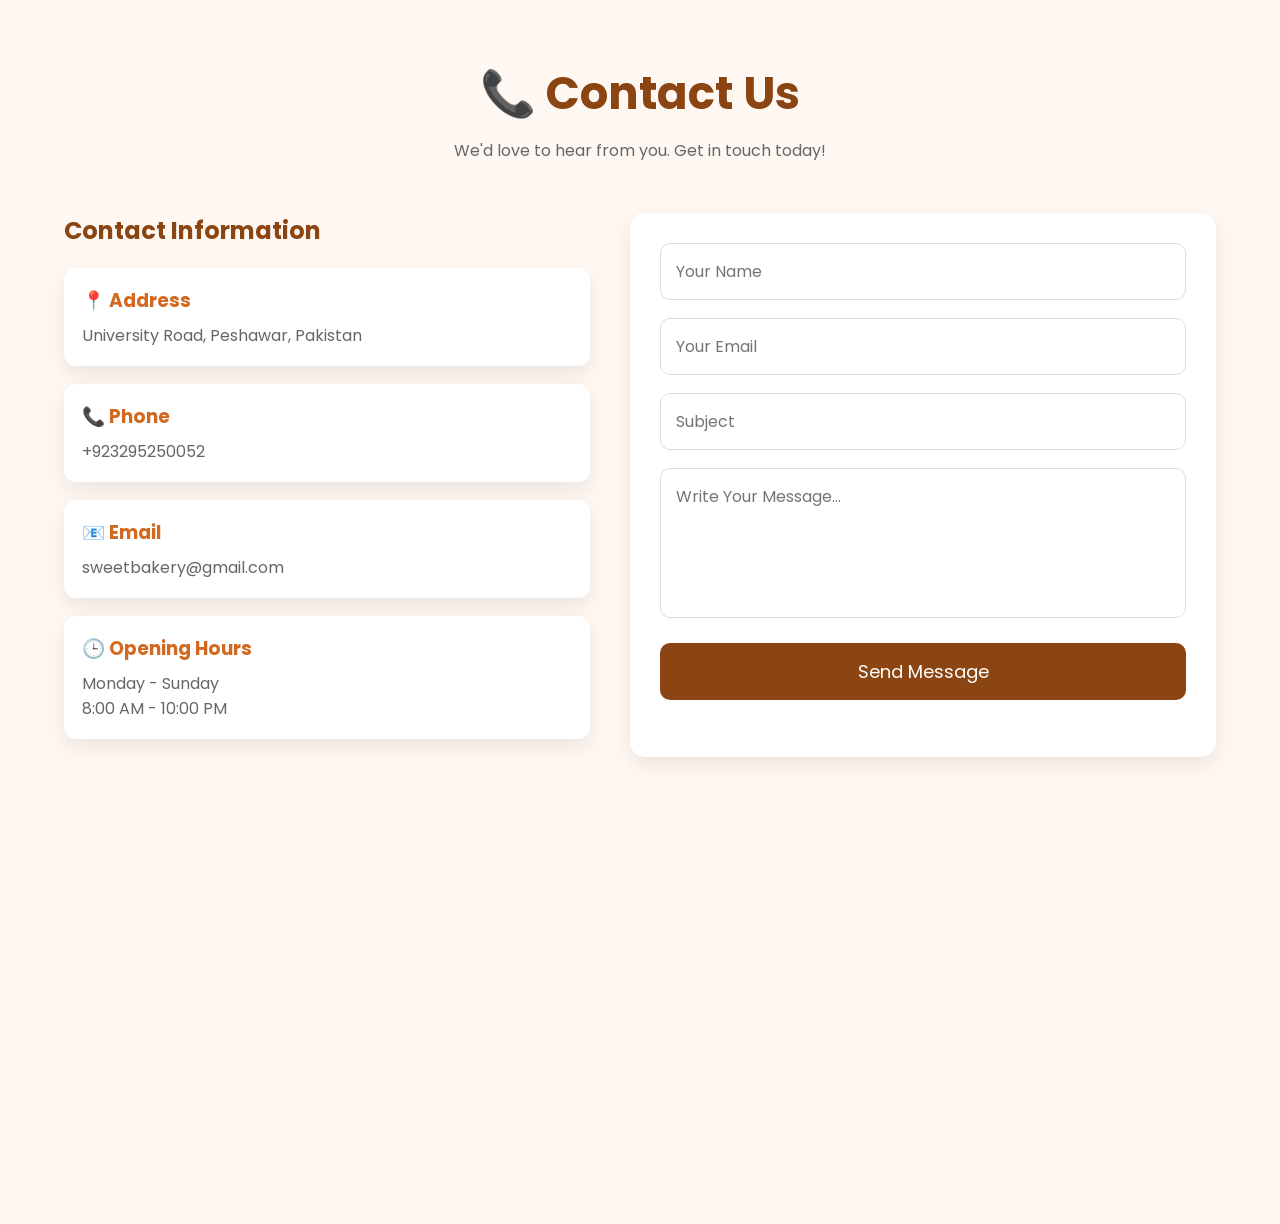
==== contect.html @ 934cfcc9 "add new details" ====
<!DOCTYPE html>
<html lang="en">
<head>
<meta charset="UTF-8">
<meta name="viewport" content="width=device-width, initial-scale=1.0">
<title>Sweet Bakery | Contact Us</title>

<link rel="preconnect" href="https://fonts.googleapis.com">
<link href="https://fonts.googleapis.com/css2?family=Poppins:wght@300;400;500;600;700&display=swap" rel="stylesheet">

<style>
*{
    margin:0;
    padding:0;
    box-sizing:border-box;
    font-family:'Poppins',sans-serif;
}

body{
    background:#fff8f2;
}

.contact{
    width:90%;
    max-width:1200px;
    margin:60px auto;
}

.title{
    text-align:center;
    margin-bottom:50px;
}

.title h1{
    font-size:45px;
    color:#8B4513;
}

.title p{
    color:#666;
    margin-top:10px;
}

.container{
    display:flex;
    justify-content:space-between;
    gap:40px;
    flex-wrap:wrap;
}

.info{
    flex:1;
    min-width:320px;
}

.info h2{
    color:#8B4513;
    margin-bottom:20px;
}

.box{
    background:#fff;
    padding:18px;
    margin-bottom:18px;
    border-radius:12px;
    box-shadow:0 8px 20px rgba(0,0,0,.08);
}

.box h3{
    color:#D2691E;
    margin-bottom:8px;
}

.box p{
    color:#666;
}

.form{
    flex:1;
    min-width:320px;
    background:#fff;
    padding:30px;
    border-radius:15px;
    box-shadow:0 8px 20px rgba(0,0,0,.08);
}

.form input,
.form textarea{
    width:100%;
    padding:15px;
    margin-bottom:18px;
    border:1px solid #ddd;
    border-radius:10px;
    font-size:16px;
    outline:none;
}

.form input:focus,
.form textarea:focus{
    border-color:#D2691E;
}

.form textarea{
    height:150px;
    resize:none;
}

button{
    width:100%;
    padding:15px;
    background:#8B4513;
    color:white;
    border:none;
    border-radius:10px;
    font-size:18px;
    cursor:pointer;
    transition:.3s;
}

button:hover{
    background:#D2691E;
}

.map{
    margin-top:50px;
}

.map iframe{
    width:100%;
    height:350px;
    border:none;
    border-radius:15px;
}

@media(max-width:768px){

.title h1{
    font-size:35px;
}

.container{
    flex-direction:column;
}

}
</style>

</head>
<body>

<section class="contact">

<div class="title">
<h1>📞 Contact Us</h1>
<p>We'd love to hear from you. Get in touch today!</p>
</div>

<div class="container">

<div class="info">

<h2>Contact Information</h2>

<div class="box">
<h3>📍 Address</h3>
<p>University Road, Peshawar, Pakistan</p>
</div>

<div class="box">
<h3>📞 Phone</h3>
<p>+923295250052</p>
</div>

<div class="box">
<h3>📧 Email</h3>
<p>sweetbakery@gmail.com</p>
</div>

<div class="box">
<h3>🕒 Opening Hours</h3>
<p>Monday - Sunday<br>8:00 AM - 10:00 PM</p>
</div>

</div>

<div class="form">

<input type="text" placeholder="Your Name">

<input type="email" placeholder="Your Email">

<input type="text" placeholder="Subject">

<textarea placeholder="Write Your Message..."></textarea>

<button>Send Message</button>

</div>

</div>

<div class="map">

<iframe
src="https://www.google.com/maps?q=Peshawar&output=embed">
</iframe>

</div>

</section>

</body>
</html>
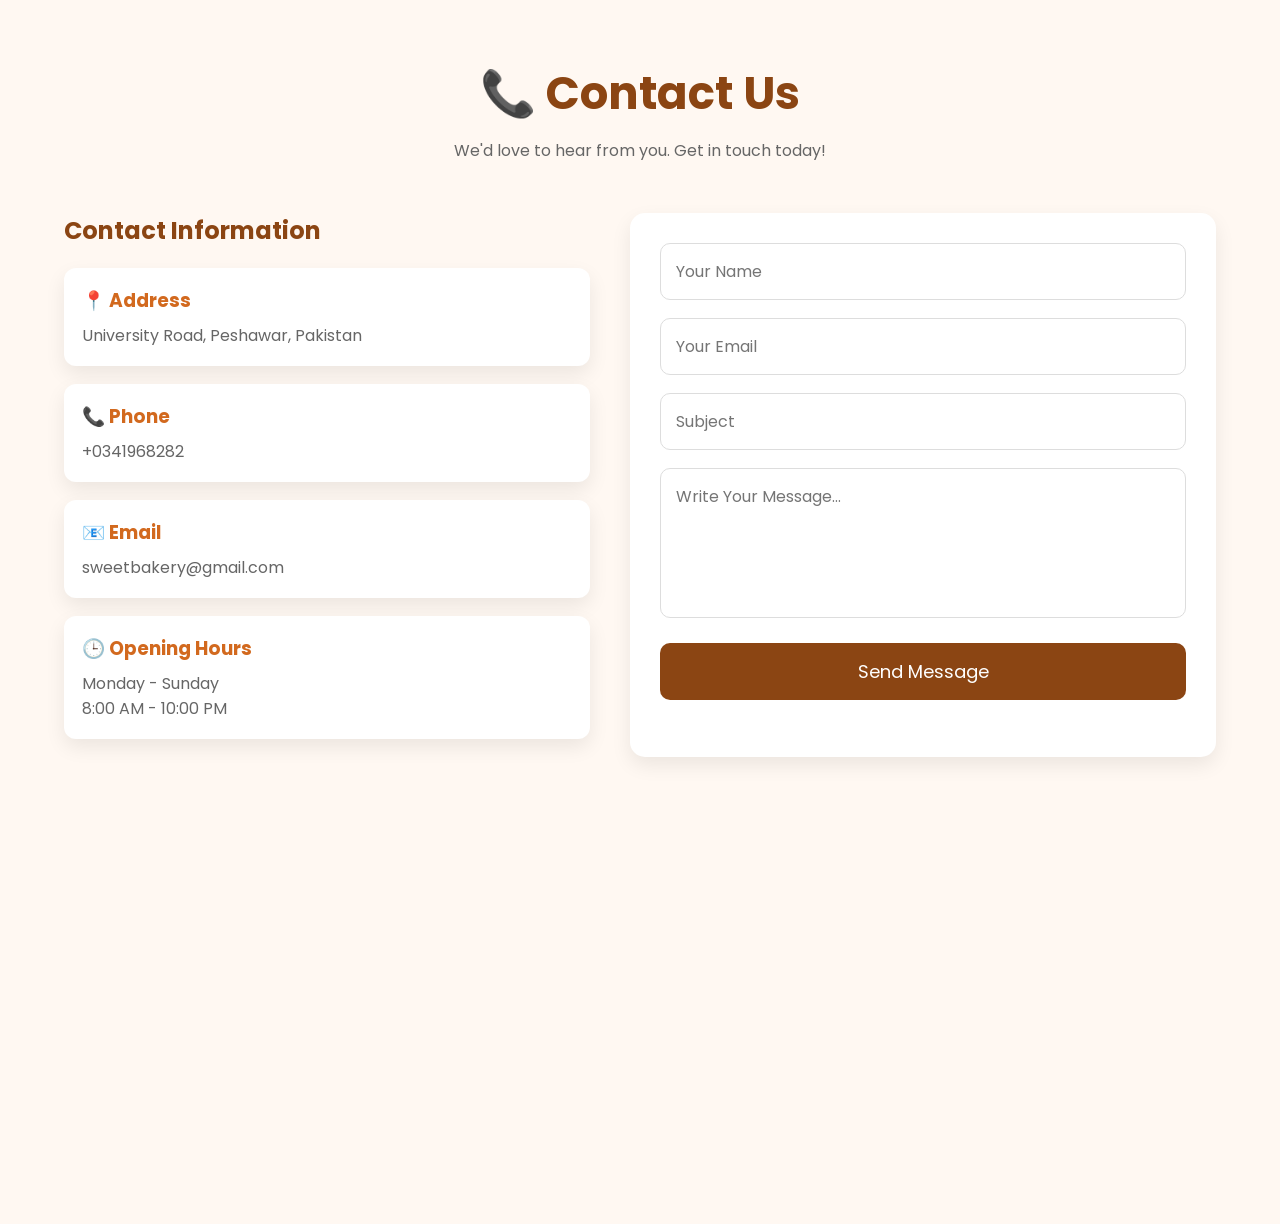
==== commit 5790a327: "updated the number" ====
--- a/contect.html
+++ b/contect.html
@@ -168,7 +168,7 @@
 
 <div class="box">
 <h3>📞 Phone</h3>
-<p>+923295250052</p>
+<p>+0341968282</p>
 </div>
 
 <div class="box">
@@ -210,4 +210,4 @@
 </section>
 
 </body>
-</html>+</html>
